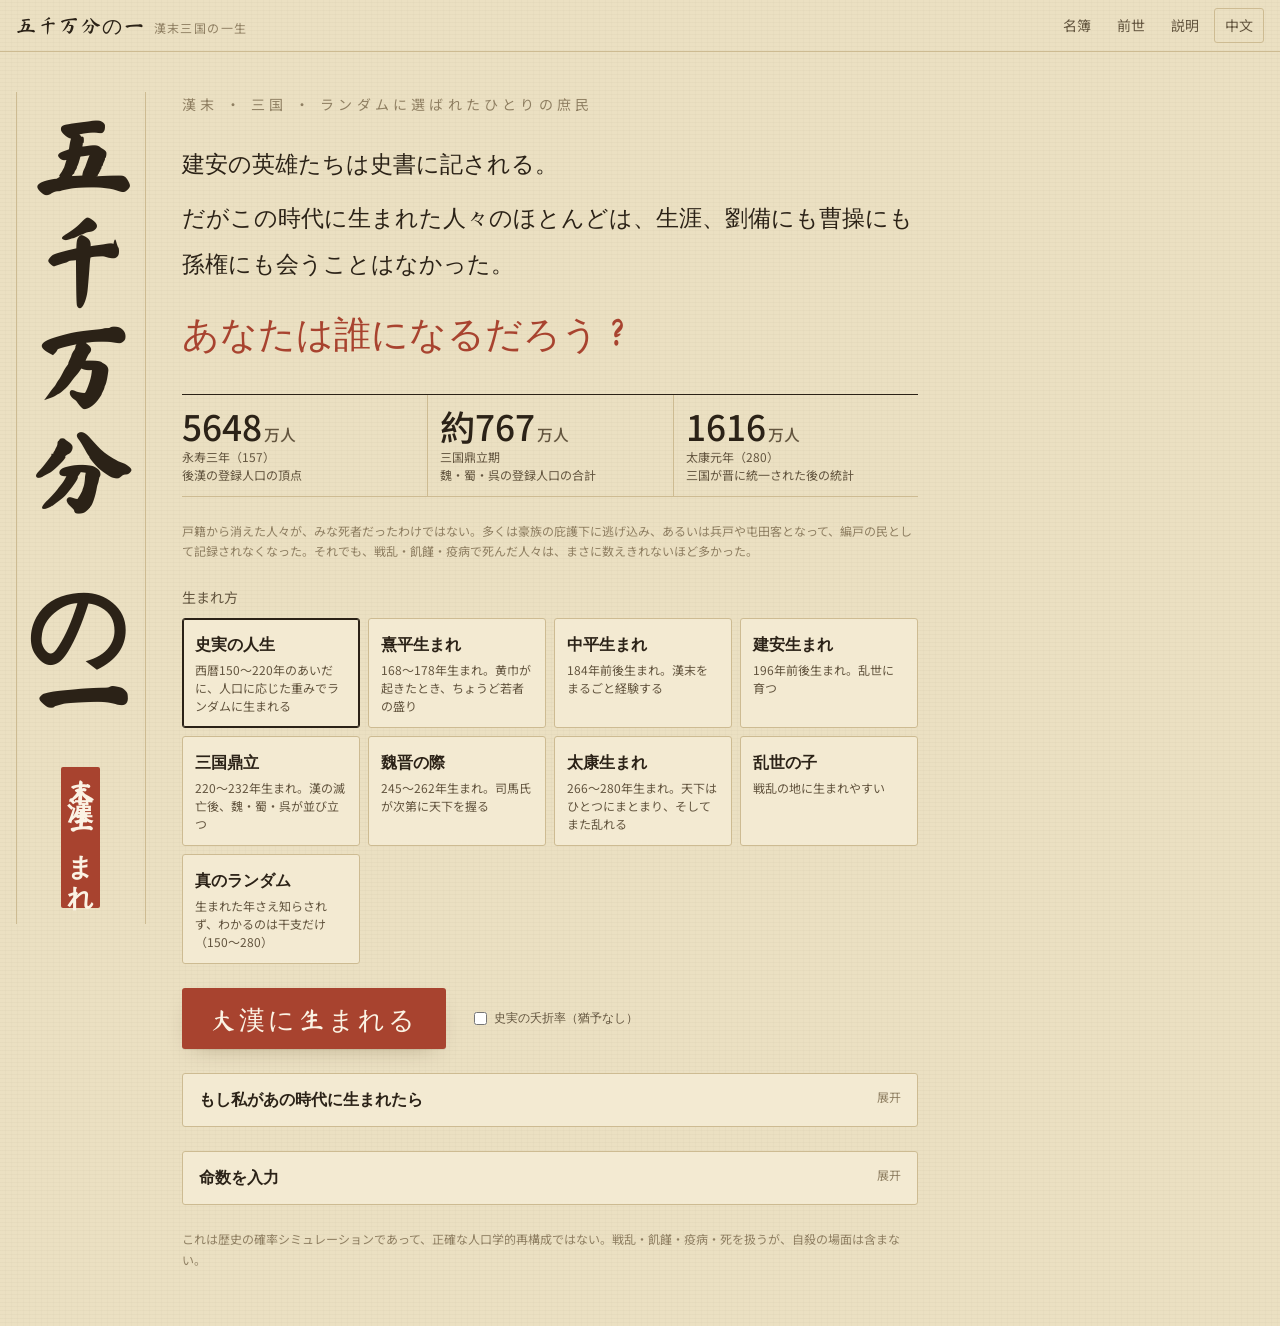
==== ja/index.html @ 8d1ce207 "Japanese version (ja/): full translation, Japanese kanji forms, cross-links; married variants of sam" ====
<!doctype html>
<html lang="ja">
<head>
<meta charset="utf-8">
<meta name="viewport" content="width=device-width, initial-scale=1, viewport-fit=cover">
<title>五千万分の一</title>
<meta name="claude:viewport-fit-sides" content="cover">
<meta name="description" content="五千万分の一：漢末三国時代のひとりの庶民としてランダムに生まれ、その一生を見届ける。">
<link rel="preconnect" href="https://fonts.googleapis.com">
<link rel="preconnect" href="https://fonts.gstatic.com" crossorigin>
<link rel="stylesheet" href="https://fonts.googleapis.com/css2?family=Ma+Shan+Zheng&family=Noto+Sans+SC:wght@400;500;700&family=Noto+Serif+SC:wght@400;600;700&display=swap">
<link rel="stylesheet" href="../css/style.css">
</head>
<body>
<!--BODY-->
<header class="topbar">
  <div class="wrap">
    <button class="brand" id="btn-home" type="button">五千万分の一<small>漢末三国の一生</small></button>
    <nav class="nav" aria-label="ページ">
      <button type="button" id="btn-codex">名簿</button>
      <button type="button" id="btn-lives">前世</button>
      <button type="button" id="btn-about">説明</button>
      <a class="lang" id="lang-link" href="../index.html" lang="zh-Hans" hreflang="zh-Hans">中文</a>
    </nav>
  </div>
</header>

<main>
  <!-- 開篇 -->
  <section class="screen" id="intro">
    <div class="wrap hero">
      <h1 class="scroll-title">五千万分の一<span class="seal">漢末生まれ</span></h1>
      <div class="hero-body">
        <p class="kicker">漢末 · 三国 · ランダムに選ばれたひとりの庶民</p>
        <div class="lede">
          <p>建安の英雄たちは史書に記される。</p>
          <p>だがこの時代に生まれた人々のほとんどは、生涯、劉備にも曹操にも孫権にも会うことはなかった。</p>
          <p class="q">あなたは誰になるだろう？</p>
        </div>

        <div class="census" aria-label="戸口の記録">
          <div><b class="num">5648<small>万人</small></b><span>永寿三年（157）<br>後漢の登録人口の頂点</span></div>
          <div><b class="num">約767<small>万人</small></b><span>三国鼎立期<br>魏・蜀・呉の登録人口の合計</span></div>
          <div><b class="num">1616<small>万人</small></b><span>太康元年（280）<br>三国が晋に統一された後の統計</span></div>
        </div>
        <p class="footnote">戸籍から消えた人々が、みな死者だったわけではない。多くは豪族の庇護下に逃げ込み、あるいは兵戸や屯田客となって、編戸の民として記録されなくなった。それでも、戦乱・飢饉・疫病で死んだ人々は、まさに数えきれないほど多かった。</p>

        <fieldset class="modes" id="modes">
          <legend>生まれ方</legend>
          <label class="mode"><input type="radio" name="mode" value="history" checked><b>史実の人生</b><span>西暦150～220年のあいだに、人口に応じた重みでランダムに生まれる</span></label>
          <label class="mode"><input type="radio" name="mode" value="xiping"><b>熹平生まれ</b><span>168～178年生まれ。黄巾が起きたとき、ちょうど若者の盛り</span></label>
          <label class="mode"><input type="radio" name="mode" value="zhongping"><b>中平生まれ</b><span>184年前後生まれ。漢末をまるごと経験する</span></label>
          <label class="mode"><input type="radio" name="mode" value="jianan"><b>建安生まれ</b><span>196年前後生まれ。乱世に育つ</span></label>
          <label class="mode"><input type="radio" name="mode" value="sanguo"><b>三国鼎立</b><span>220～232年生まれ。漢の滅亡後、魏・蜀・呉が並び立つ</span></label>
          <label class="mode"><input type="radio" name="mode" value="weijin"><b>魏晋の際</b><span>245～262年生まれ。司馬氏が次第に天下を握る</span></label>
          <label class="mode"><input type="radio" name="mode" value="taikang"><b>太康生まれ</b><span>266～280年生まれ。天下はひとつにまとまり、そしてまた乱れる</span></label>
          <label class="mode"><input type="radio" name="mode" value="chaos"><b>乱世の子</b><span>戦乱の地に生まれやすい</span></label>
          <label class="mode"><input type="radio" name="mode" value="blind"><b>真のランダム</b><span>生まれた年さえ知らされず、わかるのは干支だけ（150～280）</span></label>
        </fieldset>

        <div class="actions">
          <button class="btn-seal" id="btn-born" type="button">大漢に生まれる</button>
          <span class="ledger-strip" id="intro-ledger"></span>
          <label class="focus-chk" title="チェックしない場合、あなた本人は幼年期に少し運に恵まれる。同じ時刻に生まれた他の人々、家族、統計の数字は史実どおり"><input type="checkbox" id="harsh"> 史実の夭折率（猶予なし）</label>
        </div>

        <details class="panel" id="mirror">
          <summary>もし私があの時代に生まれたら</summary>
          <div class="inner">
            <p class="footnote">現代のあなたの生まれの条件を入力すると、「後漢における相当の生まれ」を作り出す。後漢では読み書きのできる人は一割に満たなかった。家庭の経済状況と学歴が高いほど士族や県吏の家に生まれやすくなるが、保証はない。</p>
            <form id="mirror-form" class="form-grid">
              <label class="field">性別
                <select id="m-sex"><option value="M">男</option><option value="F">女</option></select>
              </label>
              <label class="field">出生地域
                <select id="m-prov"></select>
              </label>
              <label class="field">家庭の経済状況
                <select id="m-tier"><option value="0">苦しい</option><option value="1" selected>普通</option><option value="2">まずまず</option><option value="3">裕福</option></select>
              </label>
              <label class="field">学歴
                <select id="m-edu"><option value="none">学校に通っていない</option><option value="basic">中学以下</option><option value="high">高校</option><option value="college" selected>大学</option><option value="grad">大学院</option></select>
              </label>
              <label class="field">生まれたい時代
                <select id="m-era"><option value="history" selected>史実どおり（150～220）</option><option value="xiping">熹平（168～178）</option><option value="zhongping">中平（182～186）</option><option value="jianan">建安（194～198）</option><option value="sanguo">三国鼎立（220～232）</option><option value="weijin">魏晋の際（245～262）</option><option value="taikang">太康（266～280）</option></select>
              </label>
              <label class="field">現在の職業
                <select id="m-job"><option value="" selected>未記入 / 学生</option><option value="army">軍人・警察・警備</option><option value="civil">公務員・公的機関</option><option value="edu">教師・研究者</option><option value="med">医療</option><option value="biz">商売・営業</option><option value="craft">エンジニア・技術・職人</option><option value="farm">農業・肉体労働</option><option value="art">芸術・デザイン</option></select>
              </label>
              <label class="field">気性
                <select id="m-temper"><option value="" selected>よくわからない</option><option value="out">外向的・にぎやか好き</option><option value="in">内向的・静か好き</option><option value="cau">慎重・事なかれ</option><option value="bold">大胆・冒険好き</option></select>
              </label>
              <label class="field">体
                <select id="m-body"><option value="12">丈夫で、めったに病気をしない</option><option value="0" selected>ふつう</option><option value="-12">病弱</option></select>
              </label>
            </form>
            <p class="footnote">職業と気性が変えるのは、天分と性情の傾向、そして生まれの重みだけだ。軍に入りたい人は、後漢では兵戸に生まれやすく、あるいは成人後に軍に身を投じる道を選びやすくなる。</p>
            <div class="actions"><button class="btn primary" id="btn-mirror" type="button">この条件で生まれる</button></div>
          </div>
        </details>

        <details class="panel" id="seed-panel">
          <summary>命数を入力</summary>
          <div class="inner">
            <p class="footnote">どの一生にも命数がある。同じ命数なら同じ生まれ。だが選択が違えば、人生も違ってくる。</p>
            <div class="actions">
              <label class="field" style="flex:1 1 12rem">命数<input type="text" id="seed-input" placeholder="例：H-1K3X9Q" autocomplete="off" spellcheck="false"></label>
              <button class="btn" id="btn-seed" type="button">この命数で生まれる</button>
            </div>
          </div>
        </details>

        <p class="footnote">これは歴史の確率シミュレーションであって、正確な人口学的再構成ではない。戦乱・飢饉・疫病・死を扱うが、自殺の場面は含まない。</p>
      </div>
    </div>
  </section>

  <!-- 降生 -->
  <section class="screen" id="birth" hidden>
    <div class="wrap birth">
      <div class="birth-head" id="birth-main"></div>
      <div class="birth-side">
        <div>
          <h2 class="sect-title">誕生時の<em>属性</em></h2>
          <div class="attrs" id="birth-attrs"></div>
        </div>
        <div>
          <h2 class="sect-title">同じ時刻に<em>ほかに三人が生まれた</em></h2>
          <div class="comps" id="birth-comps"></div>
        </div>
        <div class="actions">
          <button class="btn-seal" id="btn-start" type="button">この一生を始める</button>
          <div class="seg" role="radiogroup" aria-label="速度" id="speed-birth"></div>
        </div>
      </div>
    </div>
  </section>

  <!-- 人生 -->
  <section class="screen" id="life" hidden style="padding-top:0">
    <div class="hud">
      <div class="wrap">
        <div class="hud-row">
          <div class="hud-era"><b id="hud-era">—</b><span id="hud-sub"></span></div>
          <div class="hud-age"><span class="hud-name" id="hud-name"></span><b id="hud-age">0</b> 歳</div>
          <div class="hud-meta"><span id="hud-place"></span><span class="chip" id="hud-ctrl"><i></i><span></span></span><span class="num" id="hud-days"></span></div>
          <div class="controls">
            <button class="icon-btn" id="btn-play" type="button" aria-label="一時停止"><svg viewBox="0 0 14 14" aria-hidden="true"><rect x="2" y="1" width="3.5" height="12"/><rect x="8.5" y="1" width="3.5" height="12"/></svg></button>
            <div class="seg" role="radiogroup" aria-label="速度" id="speed-hud"></div>
            <button class="btn" id="btn-skip" type="button">結末まで飛ばす</button>
          </div>
        </div>
        <div class="focus-row" id="focus-row">
          <label class="focus-sel" for="focus-select">目下の重点</label>
          <select id="focus-select"></select>
          <label class="focus-chk"><input type="checkbox" id="focus-auto" checked> システムに任せる</label>
          <p class="focus-why" id="focus-why"></p>
          <div class="focus-actions">
            <button class="btn" id="btn-spend" type="button">計画と支出</button>
            <label class="focus-chk" title="オンにすると、毎年あなたの性情・目下の重点・暮らし向きに応じて、余財の一部を自動で使う：買い物、学問、交遊、不動産、仕官の根回し……"><input type="checkbox" id="auto-spend"> 自動支出</label>
            <label class="focus-chk" title="オンにすると、避難・縁談・借金などの大事もシステムが代わりに決める"><input type="checkbox" id="auto-choice"> 大事も運命に任せる</label>
          </div>
        </div>
        <div class="season" id="season" aria-hidden="true"><span>春</span><span>夏</span><span>秋</span><span>冬</span></div>
      </div>
    </div>
    <div class="wrap">
      <div class="ticker" id="ticker"><b>史書に見るこの年</b><p></p></div>
      <div class="tabs" role="tablist" id="tabs">
        <button type="button" role="tab" data-tab="chron" aria-selected="true">編年</button>
        <button type="button" role="tab" data-tab="reg" aria-selected="false">戸籍</button>
        <button type="button" role="tab" data-tab="side" aria-selected="false">地図</button>
        <button type="button" role="tab" data-tab="hanji" aria-selected="false">漢紀</button>
      </div>
      <div class="life-grid" id="life-grid" data-tab="chron">
        <aside class="pane reg" aria-label="戸籍">
          <div>
            <h2 class="sect-title">戸籍<em>数え年</em></h2>
            <div class="slips" id="slips"></div>
            <p class="slip-note">大男・大女：十五歳以上。使男・使女：七～十四歳。未使：七歳未満。走馬楼呉簡の戸籍の書式にならう。</p>
          </div>
          <div>
            <h2 class="sect-title">属性</h2>
            <div class="attrs" id="attrs"></div>
          </div>
          <dl class="status" id="status"></dl>
          <div>
            <h2 class="sect-title">この地の法令<em id="laws-ruler"></em></h2>
            <ul class="laws" id="laws"></ul>
          </div>
          <div>
            <h2 class="sect-title">家計<em id="eco-head"></em></h2>
            <dl class="status eco" id="eco"></dl>
            <details class="eco-more"><summary>詳細</summary><div id="eco-detail"></div></details>
          </div>
          <div>
            <h2 class="sect-title">親族</h2>
            <ul class="family" id="family"></ul>
          </div>
          <div>
            <h2 class="sect-title">旧友</h2>
            <ul class="family" id="friends"></ul>
          </div>
        </aside>
        <section class="pane chron-pane" aria-label="編年">
          <div class="chron-tools"><span>編年</span><button type="button" class="ghost" id="chron-order" title="編年の並び順を切り替える">最新を上に ⇅</button></div>
          <div class="chron" id="chron" aria-live="polite"></div>
        </section>
        <aside class="pane side" aria-label="地図">
          <div>
            <h2 class="sect-title">地図<em id="map-year"></em></h2>
            <div class="map-wrap" id="map-wrap"></div>
            <div class="legend" id="map-legend"></div>
            <p class="pop-note" id="pop-note"></p>
          </div>
          <div>
            <h2 class="sect-title">本郡の情勢<em id="reg-name"></em></h2>
            <dl class="status reg" id="reg"></dl>
            <p class="reg-note" id="reg-note"></p>
          </div>
          <div>
            <h2 class="sect-title">同じ時刻に生まれたほかの三人</h2>
            <div class="comps" id="comps"></div>
          </div>
        </aside>
      </div>
      <section class="hanji" id="hanji" aria-label="漢紀">
        <h2 class="sect-title">漢紀<em>一マス一年</em></h2>
        <div class="hanji-scroll" id="hanji-scroll"></div>
        <div class="legend" id="hanji-legend"></div>
        <p class="hj-tip" id="hanji-tip"></p>
      </section>
    </div>
  </section>

  <!-- 終章 -->
  <section class="screen" id="end" hidden>
    <div class="wrap">
      <div class="end-grid">
        <div class="end-main" style="display:flex;flex-direction:column;gap:var(--s-5);min-width:0">
          <div class="stele" id="stele"></div>
          <div class="achs" id="achs"></div>
          <div class="afterword" id="afterword"></div>
          <div>
            <h2 class="sect-title">一生の歩み</h2>
            <div class="tiles" id="end-tiles"></div>
          </div>
          <div id="end-echo-wrap" hidden>
            <h2 class="sect-title">人生の残響<em>若き日の選択が、長い年月を経て返ってくる</em></h2>
            <ul class="echoes" id="end-echo"></ul>
          </div>
          <div>
            <h2 class="sect-title">家族<em id="family-sum"></em></h2>
            <div class="lineage" id="lineage"></div>
            <div class="end-family" id="end-family"></div>
          </div>
          <div>
            <h2 class="sect-title">旧友<em id="friends-sum"></em></h2>
            <div class="end-family" id="end-friends"></div>
          </div>
          <div>
            <h2 class="sect-title">あなたと同じ時刻に生まれた人々</h2>
            <div class="comps" id="end-comps"></div>
          </div>
        </div>
        <div class="end-side">
          <p class="verdict" id="verdict"></p>
          <div>
            <h2 class="sect-title">生存曲線<em>各年齢でまだ生きている割合</em></h2>
            <div class="key"><span><i class="han"></i>漢末生まれ（本シミュレーション）</span><span><i class="mod"></i>現代中国（参考値）</span></div>
            <div class="chart-box" id="surv"></div>
            <details><summary class="footnote">データを見る</summary><div id="surv-table"></div></details>
          </div>
          <div>
            <h2 class="sect-title">同時代の人々は何で死んだか</h2>
            <div class="causes" id="causes"></div>
          </div>
        </div>
      </div>
      <section class="hanji" id="end-hanji-wrap">
        <h2 class="sect-title">漢紀<em>一マス一年</em></h2>
        <div class="hanji-scroll" id="end-hanji"></div>
        <div class="legend" id="end-hanji-legend"></div>
        <p class="hj-tip" id="end-hanji-tip"></p>
      </section>
      <div class="end-actions">
        <button class="btn-seal" id="btn-again" type="button">ふたたび輪廻へ</button>
        <button class="btn primary" id="btn-heir" type="button" hidden>子孫として続ける</button>
        <button class="btn" id="btn-copy" type="button">墓誌をコピー</button>
        <button class="btn" id="btn-back" type="button">最初に戻る</button>
        <span class="seed-code" id="seed-code"></span>
      </div>
      <details class="panel full-chron" id="full-chron">
        <summary>編年の全文</summary>
        <div class="inner"><div class="chron" id="end-chron"></div></div>
      </details>
    </div>
  </section>
</main>

<dialog id="dlg-codex" aria-labelledby="codex-h">
  <div class="dlg-head"><h2 id="codex-h">名簿</h2><button class="ghost" type="button" data-close>閉じる</button></div>
  <div class="dlg-body"><p class="footnote" id="codex-sum"></p><div class="codex" id="codex"></div></div>
</dialog>
<dialog id="dlg-lives" aria-labelledby="lives-h">
  <div class="dlg-head"><h2 id="lives-h">前世</h2><button class="ghost" type="button" data-close>閉じる</button></div>
  <div class="dlg-body"><p class="footnote" id="lives-sum"></p><ul class="lives" id="lives"></ul></div>
</dialog>
<dialog id="dlg-spend" aria-labelledby="spend-h">
  <div class="dlg-head"><h2 id="spend-h">計画と支出</h2><button class="ghost" type="button" data-close>閉じる</button></div>
  <div class="dlg-body"><p class="spend-room" id="spend-room"></p><div id="spend-list"></div><p class="footnote">食糧・衣服・税といった必要な出費は毎年自動で精算される。ここで使えるのは残った余財だけだ。金額は「銭」で表す：銭貨・布帛・穀物を銭に換算した合計。</p></div>
</dialog>
<dialog id="dlg-about" aria-labelledby="about-h">
  <div class="dlg-head"><h2 id="about-h">説明</h2><button class="ghost" type="button" data-close>閉じる</button></div>
  <div class="dlg-body">
    <p>あなたは後漢末から西晋末までのあいだに、ひとりの庶民としてランダムに生まれる。シミュレーションは西暦 350 年までを描く。出生地は『続漢書』郡国志に載る各郡の人口で重みづけして抽選し、戦乱・逃亡・移住に応じて毎年補正する。身分階層、暮らし向き、親族、寿命はすべて確率で生成される。</p>
    <p>歴史上の出来事は筋書きではなく「天気」だ。年と地域に応じて、戦乱・飢饉・疫病・移住・徴兵の危険を変える。遠方の大事は、一、二年たってから噂としてあなたの耳に届くことが多い。</p>
    <p>ときどき選択を迫られる。逃げるか留まるか、応募するか帰郷するか、承諾するかもう少し待つか。選択は確率を変えるが、結果を決めはしない。歴史上の人物も登場するが、その確率は低い。生まれが高い人、官に就いた人、読み書きができる人、名声のある人ほど出会いやすく、士人にしか会えない人物もいる。</p>
    <p>五つの属性：体魄（病気・飢饉・戦争での生存）、家業（土地・食糧・危機への備え）、才学（読み書き・仕官）、人望（宗族・郷里・婚姻）、名声（中年以降にはじめて現れうる）。ほかに目に見えない性情と天分がある。幼い頃の一、二の瞬間がひそかにそれらを形づくり、天分はのちの行いによってはじめて表に出る。</p>
    <p>「目下の重点」は、この人がこの時期どこに心力を注いでいるかを表す。既定では、年齢・性情・暮らし向き・身分・目の前の困難・これまでの習慣からシステムが判断する。向きを少し変えることはできるが、人はあなたの言うことを全部聞くとは限らない。</p>
    <p>家計は毎年自動で精算される。田の収穫、糸紡ぎと機織り、僱われ仕事、俸禄から、食糧・衣服・塩と鉄・税（漢の算賦・口銭・更賦、曹魏の戸調、西晋の戸調式）を差し引いた残りが「余剰」だ。収入が足りなければ蓄えを取り崩し、蓄えが尽きれば借金をする。借金が重くのしかかったとき、はじめて本当に大きな決断を迫られる。家産、家の余財、あなた自身の私財は別々で——戸主になってはじめて家の金を動かせる。</p>
    <p>生まれが、人がどこまで行けるかを決める。名門大族の子弟には門第と縁組と門生故吏があるが、董卓、袁曹、高平陵のような岐路では、どちらにつくかを迫られる。寒門の天分は、せいぜい書佐の職ひとつ、匠籍ひとつにしかならないことが多い。女子は仕官も従軍もできず、たいていは学問もさせてもらえず、婚家、「七出」、そして寡婦となった後の田産に向き合わねばならない。南方は稲が多く、瘴癘が多く、巫鬼を信じる。北方は粟と麦が多く、戦乱が多く、胡騎が近い。</p>
    <p>漢末には、子ども三、四人に一人が五歳まで生きられなかった。一生を見届けられるよう、既定ではあなた本人の幼年期に少し「猶予」を設けてある。兄弟姉妹、子ども、同じ時刻に生まれた他の人々、結末の統計は史実どおりだ。本来の過酷さを味わいたければ、最初の画面で「史実の夭折率」にチェックを入れればよい。</p>
    <p><b>これは歴史の確率シミュレーションであって、正確な人口学的再構成ではない。</b>三国時代には完全な人口統計がなく、多くの数値は史料にもとづく推定である。</p>
    <ul class="sources">
      <li>『後漢書』『続漢書』郡国志（永和五年の郡国戸口）</li>
      <li>『三国志』および裴松之注</li>
      <li>『晋書』（地理志・食貨志・宣帝紀など）</li>
      <li>長沙走馬楼三国呉簡（戸籍簡の書式）</li>
      <li>葛剣雄『中国人口史』などの現代の研究（人口推計の桁）</li>
    </ul>
    <p class="footnote">記録（前世と名簿）はあなたのブラウザの中にだけ保存される。</p>
  </div>
</dialog>
<!--/BODY-->
<script src="js/data.js"></script>
<script src="js/history.js"></script>
<script src="js/choices.js"></script>
<script src="js/hardship.js"></script>
<script src="js/laws.js"></script>
<script src="js/region.js"></script>
<script src="js/engine.js"></script>
<script src="js/ui.js"></script>
</body>
</html>
---- css/style.css ----
/* 五千万分之一
 * 版式：开篇为竖排卷轴标题；人生页为"户籍简 | 编年 | 舆图"三栏，下接"汉纪·一格一年"；窄屏改为分页签。
 */
:root {
  /* 帛书昏黄（浅色） */
  --silk: #ebe0c2;
  --silk-2: #f3ead2;
  --silk-3: #e2d5b2;
  --ink: #2b2217;
  --ink-2: #63553f;
  --ink-3: #8f7f62;
  --rule: #cdbb92;
  --cinnabar: #a8432f;
  --cinnabar-ink: #fbf3e4;
  --azurite: #2b62a8;
  --bamboo: #d8c189;
  --bamboo-edge: #b39857;
  --bamboo-ink: #2a2014;
  --f-han: #c08a1e;
  --f-wei: #2b62a8;
  --f-shu: #1f8a6a;
  --f-wu: #c4502a;
  --f-jin: #7a52b0;
  --f-other: #8c7a5c;
  --c-normal: #cfbd90;
  --c-hard: #7d6c50;
  --shadow: 0 1px 0 rgba(60, 40, 10, .08), 0 8px 24px -12px rgba(60, 40, 10, .35);

  --font-display: "Ma Shan Zheng", "STKaiti", "KaiTi", "Kaiti SC", serif;
  --font-body: "Noto Serif SC", "Songti SC", "STSong", "SimSun", serif;
  --font-ui: "Noto Sans SC", "PingFang SC", "Microsoft YaHei", sans-serif;

  --s-1: 4px; --s-2: 8px; --s-3: 12px; --s-4: 16px; --s-5: 24px; --s-6: 36px; --s-7: 56px;
  --t-xs: .75rem; --t-sm: .875rem; --t-md: 1rem; --t-lg: 1.25rem; --t-xl: 1.75rem; --t-2xl: 2.5rem; --t-3xl: 4rem;
}
@media (prefers-color-scheme: dark) {
  :root:not([data-theme="light"]) {
    --silk: #16120d; --silk-2: #201a13; --silk-3: #2a2219; --ink: #ece2c8; --ink-2: #b3a486; --ink-3: #847659; --rule: #3d3226;
    --cinnabar: #d0664a; --cinnabar-ink: #1a0f0a; --azurite: #5a88cc; --bamboo: #bea873; --bamboo-edge: #8a7243; --bamboo-ink: #22190e;
    --f-han: #b88a2c; --f-wei: #4c7cc2; --f-shu: #2c9272; --f-wu: #c95a38; --f-jin: #8a6bc4; --f-other: #7d705c;
    --c-normal: #4a3e2d; --c-hard: #9c8a68; --shadow: 0 1px 0 rgba(0, 0, 0, .3), 0 10px 30px -14px rgba(0, 0, 0, .8);
    color-scheme: dark;
  }
}
:root[data-theme="dark"] {
  --silk: #16120d; --silk-2: #201a13; --silk-3: #2a2219; --ink: #ece2c8; --ink-2: #b3a486; --ink-3: #847659; --rule: #3d3226;
  --cinnabar: #d0664a; --cinnabar-ink: #1a0f0a; --azurite: #5a88cc; --bamboo: #bea873; --bamboo-edge: #8a7243; --bamboo-ink: #22190e;
  --f-han: #b88a2c; --f-wei: #4c7cc2; --f-shu: #2c9272; --f-wu: #c95a38; --f-jin: #8a6bc4; --f-other: #7d705c;
  --c-normal: #4a3e2d; --c-hard: #9c8a68; --shadow: 0 1px 0 rgba(0, 0, 0, .3), 0 10px 30px -14px rgba(0, 0, 0, .8);
  color-scheme: dark;
}

* { box-sizing: border-box; }
html, body { min-height: 100%; }
body {
  margin: 0;
  background: var(--silk);
  color: var(--ink);
  font-family: var(--font-body);
  font-size: var(--t-md);
  line-height: 1.75;
  -webkit-font-smoothing: antialiased;
  background-image:
    repeating-linear-gradient(0deg, transparent 0 3px, color-mix(in srgb, var(--ink) 2.5%, transparent) 3px 4px),
    repeating-linear-gradient(90deg, transparent 0 5px, color-mix(in srgb, var(--ink) 1.8%, transparent) 5px 6px);
}
button, input, select { font: inherit; color: inherit; }
button { cursor: pointer; }
:focus-visible { outline: 2px solid var(--azurite); outline-offset: 2px; }
h1, h2, h3 { text-wrap: balance; font-weight: 700; margin: 0; }
p { margin: 0; }
.num { font-variant-numeric: tabular-nums; font-family: var(--font-ui); }

.wrap {
  max-width: 1480px; margin: 0 auto;
  padding-left: max(16px, env(safe-area-inset-left, 0px));
  padding-right: max(16px, env(safe-area-inset-right, 0px));
}

/* ---------- 顶栏 ---------- */
.topbar { border-bottom: 1px solid var(--rule); }
.topbar .wrap { display: flex; align-items: center; justify-content: space-between; gap: var(--s-3); padding-block: var(--s-2); flex-wrap: wrap; }
.brand { font-family: var(--font-display); font-size: var(--t-lg); letter-spacing: .08em; background: none; border: 0; padding: 0; }
.brand small { font-family: var(--font-ui); font-size: var(--t-xs); color: var(--ink-3); letter-spacing: .12em; margin-left: var(--s-2); }
.nav { display: flex; gap: var(--s-1); flex-wrap: wrap; }
.nav button, .ghost {
  font-family: var(--font-ui); font-size: var(--t-sm); background: none; border: 1px solid transparent; border-radius: 3px; padding: 4px 10px; color: var(--ink-2);
}
.nav button:hover, .ghost:hover { border-color: var(--rule); color: var(--ink); }
.nav a.lang { font-family: var(--font-ui); font-size: var(--t-sm); padding: 4px 10px; border: 1px solid var(--rule); border-radius: 3px; color: var(--ink-2); text-decoration: none; }
.nav a.lang:hover { color: var(--ink); border-color: var(--ink-3, var(--rule)); }

.screen { padding-block: var(--s-5) var(--s-7); }

/* ---------- 开篇 ---------- */
.hero { display: grid; grid-template-columns: auto minmax(0, 1fr); gap: var(--s-6); align-items: start; padding-top: var(--s-4); }
.scroll-title {
  writing-mode: vertical-rl; font-family: var(--font-display); font-size: clamp(3rem, 9vw, 6.2rem); line-height: 1.05; letter-spacing: .06em;
  padding: var(--s-4) var(--s-3); border-left: 1px solid var(--rule); border-right: 1px solid var(--rule); color: var(--ink); margin: 0;
}
.scroll-title .seal { display: inline-block; writing-mode: vertical-rl; font-size: .26em; line-height: 1.2; background: var(--cinnabar); color: var(--cinnabar-ink); padding: .35em .15em; margin-top: .6em; border-radius: 2px; letter-spacing: .1em; }
.hero-body { display: flex; flex-direction: column; gap: var(--s-5); min-width: 0; max-width: 46rem; }
.kicker { font-family: var(--font-ui); font-size: var(--t-sm); letter-spacing: .3em; color: var(--ink-3); }
.lede { font-size: clamp(1.15rem, 2.4vw, 1.45rem); line-height: 2; }
.lede p + p { margin-top: var(--s-2); }
.lede .q { font-family: var(--font-display); font-size: 1.6em; color: var(--cinnabar); }

.census { display: grid; grid-template-columns: repeat(3, minmax(0, 1fr)); gap: 0; border-top: 1px solid var(--ink); border-bottom: 1px solid var(--rule); }
.census div { padding: var(--s-3) var(--s-3) var(--s-3) 0; display: flex; flex-direction: column; gap: 2px; }
.census div + div { padding-left: var(--s-3); border-left: 1px solid var(--rule); }
.census b { font-family: var(--font-ui); font-size: clamp(1.5rem, 3.6vw, 2.2rem); font-weight: 500; font-variant-numeric: tabular-nums; line-height: 1.1; }
.census b small { font-size: .45em; margin-left: 2px; color: var(--ink-2); }
.census span { font-size: var(--t-xs); color: var(--ink-2); font-family: var(--font-ui); line-height: 1.5; }
.footnote { font-size: var(--t-xs); color: var(--ink-3); font-family: var(--font-ui); line-height: 1.7; }

.modes { display: grid; grid-template-columns: repeat(auto-fit, minmax(9.5rem, 1fr)); gap: var(--s-2); border: 0; padding: 0; margin: 0; }
.modes legend { font-family: var(--font-ui); font-size: var(--t-sm); color: var(--ink-2); margin-bottom: var(--s-2); padding: 0; }
.mode { position: relative; display: flex; flex-direction: column; gap: 2px; padding: var(--s-3); border: 1px solid var(--rule); border-radius: 3px; background: var(--silk-2); cursor: pointer; min-width: 0; }
.mode input { position: absolute; opacity: 0; pointer-events: none; }
.mode b { font-size: var(--t-md); }
.mode span { font-size: var(--t-xs); color: var(--ink-2); font-family: var(--font-ui); line-height: 1.5; }
.mode:has(input:checked) { border-color: var(--ink); box-shadow: inset 0 0 0 1px var(--ink); }
.mode:has(input:focus-visible) { outline: 2px solid var(--azurite); outline-offset: 2px; }

.actions { display: flex; flex-wrap: wrap; gap: var(--s-3); align-items: center; }
.btn-seal {
  font-family: var(--font-display); font-size: 1.6rem; letter-spacing: .12em; padding: .35em 1.1em .3em; border: 0; border-radius: 3px;
  background: var(--cinnabar); color: var(--cinnabar-ink); box-shadow: var(--shadow); transition: transform .15s ease;
}
.btn-seal:hover { transform: translateY(-1px); }
.btn-seal:active { transform: translateY(1px); }
.btn { font-family: var(--font-ui); font-size: var(--t-sm); padding: 6px 14px; border: 1px solid var(--ink-2); border-radius: 3px; background: var(--silk-2); }
.btn:hover { background: var(--silk-3); }
.btn.primary { background: var(--ink); color: var(--silk); border-color: var(--ink); }

details.panel { border: 1px solid var(--rule); border-radius: 3px; background: var(--silk-2); }
details.panel > summary { cursor: pointer; padding: var(--s-3) var(--s-4); font-weight: 600; list-style: none; display: flex; justify-content: space-between; gap: var(--s-3); }
details.panel > summary::-webkit-details-marker { display: none; }
details.panel > summary::after { content: "展开"; font-family: var(--font-ui); font-size: var(--t-xs); color: var(--ink-3); font-weight: 400; }
details.panel[open] > summary::after { content: "收起"; }
details.panel > .inner { padding: 0 var(--s-4) var(--s-4); display: flex; flex-direction: column; gap: var(--s-3); }
.form-grid { display: grid; grid-template-columns: repeat(auto-fit, minmax(11rem, 1fr)); gap: var(--s-3); }
.field { display: flex; flex-direction: column; gap: 4px; font-family: var(--font-ui); font-size: var(--t-sm); color: var(--ink-2); min-width: 0; }
.field select, .field input[type="text"] { padding: 6px 8px; border: 1px solid var(--rule); border-radius: 3px; background: var(--silk); color: var(--ink); min-width: 0; }
.seg { display: inline-flex; border: 1px solid var(--rule); border-radius: 3px; overflow: hidden; }
.seg label, .seg button { padding: 4px 12px; font-family: var(--font-ui); font-size: var(--t-sm); cursor: pointer; background: none; border: 0; color: var(--ink-2); }
.seg label + label, .seg button + button { border-left: 1px solid var(--rule); }
.seg input { position: absolute; opacity: 0; pointer-events: none; }
.seg label:has(input:checked), .seg button[aria-pressed="true"] { background: var(--ink); color: var(--silk); }
.seg label:has(input:focus-visible) { outline: 2px solid var(--azurite); }

.ledger-strip { display: flex; flex-wrap: wrap; gap: var(--s-2) var(--s-4); font-family: var(--font-ui); font-size: var(--t-sm); color: var(--ink-2); }
.ledger-strip b { color: var(--ink); font-weight: 500; }

/* ---------- 降生卡 ---------- */
.birth { display: grid; grid-template-columns: minmax(0, 1.3fr) minmax(0, 1fr); gap: var(--s-6); align-items: start; }
.birth-head { display: flex; flex-direction: column; gap: var(--s-2); }
.era-big { font-family: var(--font-display); font-size: clamp(2.2rem, 6vw, 3.6rem); line-height: 1.1; }
.era-big small { font-family: var(--font-ui); font-size: .38em; color: var(--ink-2); margin-left: .4em; letter-spacing: .05em; }
.born-line { font-size: var(--t-xl); }
.facts { display: grid; grid-template-columns: auto minmax(0, 1fr); gap: 6px var(--s-4); margin: var(--s-4) 0 0; border-top: 1px solid var(--ink); padding-top: var(--s-3); }
.facts dt { font-family: var(--font-ui); font-size: var(--t-sm); color: var(--ink-2); letter-spacing: .1em; }
.facts dd { margin: 0; min-width: 0; }
.countdown { margin-top: var(--s-4); font-size: var(--t-lg); border-left: 3px solid var(--cinnabar); padding-left: var(--s-3); }
.mirror-note { font-size: var(--t-sm); color: var(--ink-2); background: var(--silk-2); border: 1px dashed var(--rule); padding: var(--s-3); border-radius: 3px; }
.fam-note { font-size: var(--t-sm); color: var(--ink-2); line-height: 1.75; margin: var(--s-3) 0; padding-left: var(--s-3); border-left: 2px solid var(--rule); }
.fam-note span { display: block; margin-top: 2px; color: var(--ink-3, var(--ink-2)); }
.birth-side { display: flex; flex-direction: column; gap: var(--s-4); min-width: 0; }
.sect-title { font-family: var(--font-ui); font-size: var(--t-xs); letter-spacing: .3em; color: var(--ink-3); border-bottom: 1px solid var(--rule); padding-bottom: 4px; display: flex; justify-content: space-between; gap: var(--s-2); }
.sect-title em { font-style: normal; letter-spacing: 0; }

/* 属性 */
.attrs { display: flex; flex-direction: column; gap: 6px; }
.attr { display: grid; grid-template-columns: 2.6em minmax(0, 1fr) 2.2em; gap: var(--s-2); align-items: center; font-family: var(--font-ui); font-size: var(--t-sm); }
.attr span:first-child { color: var(--ink-2); }
.bar { height: 6px; background: var(--silk-3); border-radius: 3px; overflow: hidden; position: relative; }
.bar i { position: absolute; inset: 0 auto 0 0; background: var(--ink-2); border-radius: 3px; transition: width .6s ease; }
.attr .v { text-align: right; font-variant-numeric: tabular-nums; }
.attr-note { font-family: var(--font-ui); font-size: var(--t-xs); color: var(--ink-3); }

/* ---------- 人生页 ---------- */
.hud {
  position: sticky; top: env(safe-area-inset-top, 0px); z-index: 5; background: var(--silk);
  border-bottom: 1px solid var(--ink); padding-block: var(--s-2);
}
.hud-row { display: flex; flex-wrap: wrap; align-items: center; gap: var(--s-2) var(--s-5); }
.hud-era { display: flex; align-items: baseline; gap: var(--s-2); min-width: 0; }
.hud-era b { font-family: var(--font-display); font-size: clamp(1.6rem, 4vw, 2.3rem); line-height: 1; font-weight: 400; }
.hud-era span { font-family: var(--font-ui); font-size: var(--t-sm); color: var(--ink-2); }
.hud-age { font-family: var(--font-ui); }
.hud-age b { font-size: var(--t-xl); font-weight: 500; font-variant-numeric: tabular-nums; }
.hud-meta { display: flex; flex-wrap: wrap; gap: var(--s-1) var(--s-3); font-family: var(--font-ui); font-size: var(--t-sm); color: var(--ink-2); align-items: center; }
.chip { display: inline-flex; align-items: center; gap: 6px; padding: 1px 8px 1px 6px; border: 1px solid var(--rule); border-radius: 999px; font-family: var(--font-ui); font-size: var(--t-xs); color: var(--ink); background: var(--silk-2); white-space: nowrap; }
.chip i { width: 8px; height: 8px; border-radius: 2px; background: var(--f-other); }
.g-han { --g: var(--f-han); } .g-wei { --g: var(--f-wei); } .g-shu { --g: var(--f-shu); } .g-wu { --g: var(--f-wu); } .g-jin { --g: var(--f-jin); } .g-other { --g: var(--f-other); }
.chip[class*="g-"] i { background: var(--g); }
.controls { margin-left: auto; display: flex; gap: var(--s-2); align-items: center; flex-wrap: wrap; }
.icon-btn { width: 34px; height: 30px; display: inline-grid; place-items: center; border: 1px solid var(--ink-2); border-radius: 3px; background: var(--silk-2); }
.icon-btn svg { width: 14px; height: 14px; fill: var(--ink); }
.season { display: grid; grid-template-columns: repeat(4, 1fr); gap: 3px; margin-top: var(--s-2); }
.season span { position: relative; height: 18px; font-family: var(--font-ui); font-size: 11px; color: var(--ink-3); border-top: 2px solid var(--rule); padding-top: 1px; }
.season span::before { content: ""; position: absolute; left: 0; top: -2px; height: 2px; width: var(--p, 0%); background: var(--ink); }
.season span.on { color: var(--ink); }
.ticker { display: flex; gap: var(--s-3); padding-block: var(--s-2); border-bottom: 1px solid var(--rule); font-size: var(--t-sm); color: var(--ink-2); min-height: 2.6em; align-items: baseline; }
.ticker b { font-family: var(--font-ui); font-size: var(--t-xs); letter-spacing: .2em; color: var(--ink-3); white-space: nowrap; font-weight: 500; }
.ticker p { min-width: 0; }

.tabs { display: none; }
.life-grid { display: grid; grid-template-columns: 15.5rem minmax(0, 1fr) 19.5rem; gap: var(--s-5); padding-top: var(--s-4); align-items: start; }
.pane { min-width: 0; display: flex; flex-direction: column; gap: var(--s-5); }
.pane.reg > div, .pane.side > div { min-width: 0; }
.slips.tribal::before, .slips.tribal::after { display: none; }
.pane.side, .pane.reg { position: sticky; top: calc(env(safe-area-inset-top, 0px) + 12rem); max-height: calc(100vh - 13rem); overflow: auto; scrollbar-width: thin; padding-bottom: var(--s-3); }

/* 户籍简 */
.slips { display: flex; flex-direction: row-reverse; gap: 5px; overflow-x: auto; padding: 10px 2px 12px; position: relative; justify-content: flex-start; }
.slips::before, .slips::after { content: ""; position: absolute; left: 0; right: 0; height: 2px; background: color-mix(in srgb, var(--bamboo-edge) 70%, var(--ink)); opacity: .55; }
.slips::before { top: 34px; } .slips::after { bottom: 40px; }
.slip {
  writing-mode: vertical-rl; flex: 0 0 auto; width: 30px; min-height: 13.5rem; padding: 10px 0; text-align: start;
  background: linear-gradient(90deg, var(--bamboo-edge), var(--bamboo) 18%, var(--bamboo) 82%, var(--bamboo-edge));
  color: var(--bamboo-ink); font-family: var(--font-body); font-size: 13px; line-height: 30px; letter-spacing: .08em; border-radius: 2px; position: relative;
}
.slip.me::after { content: ""; position: absolute; left: 50%; bottom: 6px; width: 7px; height: 7px; margin-left: -3.5px; background: var(--cinnabar); border-radius: 1px; }
.slip-note { font-family: var(--font-ui); font-size: var(--t-xs); color: var(--ink-3); line-height: 1.6; }
.tribal-note { padding: var(--s-3); border: 1px dashed var(--rule); font-size: var(--t-sm); color: var(--ink-2); border-radius: 3px; }

.status { display: grid; grid-template-columns: auto minmax(0, 1fr); gap: 2px var(--s-3); font-family: var(--font-ui); font-size: var(--t-sm); }
.status dt { color: var(--ink-3); }
.status dd { margin: 0; }
.family { list-style: none; margin: 0; padding: 0; display: flex; flex-direction: column; font-family: var(--font-ui); font-size: var(--t-sm); }
.family li { display: grid; grid-template-columns: 3.2em minmax(0, 1fr) auto; gap: var(--s-2); padding: 4px 0; border-bottom: 1px dotted var(--rule); }
.family li .r { color: var(--ink-3); }
.family li.dead { color: var(--ink-3); }
.family li.dead .n { text-decoration: line-through; text-decoration-color: var(--cinnabar); }
.family li .s { font-size: var(--t-xs); color: var(--ink-3); text-align: right; white-space: nowrap; }
.family li.dead .s { color: var(--cinnabar); }

/* 编年 */
.chron-pane { background: var(--silk-2); border: 1px solid var(--rule); border-radius: 4px; padding: var(--s-4) var(--s-5) var(--s-5); box-shadow: var(--shadow); }
.chron { display: flex; flex-direction: column; gap: 0; min-width: 0; }
/* 编年自成一个滚动区：新事在下、自动跟随，往上翻可回看 */
#life .chron-pane .chron { max-height: calc(100vh - 230px); min-height: 260px; overflow-y: auto; overscroll-behavior: contain; padding-right: var(--s-2); scroll-behavior: auto; }
.chron-tools { display: flex; justify-content: space-between; align-items: center; margin-bottom: var(--s-3); padding-bottom: var(--s-2); border-bottom: 1px solid var(--rule); font-size: .85rem; color: var(--ink-3, #6b5b45); letter-spacing: .2em; }
.chron-tools button { font-size: .8rem; letter-spacing: .05em; padding: 2px 8px; }
.chron > * + * { border-top: 1px dashed var(--rule); padding-top: var(--s-4); margin-top: var(--s-4); }
.yr { display: grid; grid-template-columns: 6.8rem minmax(0, 1fr); gap: var(--s-5); animation: rise .5s ease both; }
.yr-head { text-align: right; padding-top: 2px; border-right: 1px solid var(--rule); padding-right: var(--s-3); }
.yr-head b { display: block; font-family: var(--font-display); font-size: 1.28rem; line-height: 1.3; font-weight: 400; white-space: nowrap; }
.yr-head span { display: block; font-family: var(--font-ui); font-size: var(--t-xs); color: var(--ink-3); line-height: 1.6; }
.yr ol { list-style: none; margin: 0; padding: 0; display: flex; flex-direction: column; gap: 8px; min-width: 0; }
.e { position: relative; font-size: 1.05rem; line-height: 1.85; animation: ink .7s ease both; }
.e .tag { display: inline-block; font-family: var(--font-ui); font-size: 10px; line-height: 1; padding: 3px 4px; margin-right: 6px; border: 1px solid currentColor; border-radius: 2px; vertical-align: 2px; letter-spacing: .1em; }
.e-hist { color: var(--ink); }
.e-hist .tag { color: var(--ink-2); }
.e-far, .e-far2 { color: var(--ink-3); font-size: .95em; }
.e-far { padding-left: var(--s-3); border-left: 2px solid var(--rule); }
.e-far2 { padding-left: var(--s-3); border-left: 2px solid var(--rule); margin-top: -6px; }
.e-rumor { color: var(--ink-2); }
.e-rumor .tag { color: var(--ink-3); }
.e-note { color: var(--ink-3); font-size: var(--t-sm); font-family: var(--font-ui); }
.e-good::before, .e-bad::before, .e-fam::before, .e-move::before, .e-war::before { content: ""; position: absolute; left: -12px; top: .78em; width: 5px; height: 5px; border-radius: 50%; background: var(--rule); }
.e-war::before { background: var(--ink-2); border-radius: 0; }
.e-fam { }
.e-move .tag { color: var(--azurite); }
.e-meet { padding: var(--s-2) var(--s-3); border: 1px solid var(--f-han); background: color-mix(in srgb, var(--f-han) 10%, transparent); border-radius: 3px; }
.e-meet .tag { color: var(--f-han); }
.reg .meter { display: inline-block; width: 64px; height: 6px; background: var(--silk-3); border-radius: 3px; vertical-align: middle; overflow: hidden; }
.reg .meter i { display: block; height: 100%; background: var(--ink-2); }
.reg .up { color: var(--cinnabar); }
.reg .down { color: var(--f-shu); }
.reg-note { font-size: var(--t-sm); color: var(--ink-2); margin: var(--s-2) 0 0; line-height: 1.7; }
.reg-note:empty { display: none; }
.choice-card .info { font-family: var(--font-ui); font-size: var(--t-sm); color: var(--ink-2); background: var(--silk-2); border-left: 2px solid var(--azurite); padding: var(--s-2) var(--s-3); margin: var(--s-2) 0; line-height: 1.7; }
.tiles { display: grid; grid-template-columns: repeat(auto-fill, minmax(10rem, 1fr)); gap: var(--s-2); }
.tile { display: flex; flex-direction: column; gap: 2px; padding: var(--s-3); border: 1px solid var(--rule); border-radius: 3px; background: var(--silk-2); min-width: 0; }
.tile .tl { font-family: var(--font-ui); font-size: var(--t-xs); color: var(--ink-3); letter-spacing: .05em; }
.tile .tv { font-family: var(--font-ui); font-weight: 600; font-size: var(--t-lg); color: var(--ink); line-height: 1.3; }
.tile .ts { font-family: var(--font-ui); font-size: var(--t-xs); color: var(--ink-2); line-height: 1.5; overflow-wrap: anywhere; }
.echoes { list-style: none; margin: 0; padding: 0; display: flex; flex-direction: column; gap: var(--s-3); }
.echoes li { padding-left: var(--s-3); border-left: 2px solid var(--rule); }
.echoes .was { margin: 0; font-family: var(--font-ui); font-size: var(--t-sm); color: var(--ink-3); }
.echoes .now { margin: 2px 0 0; line-height: 1.8; }
.e-law { color: var(--ink); padding-left: var(--s-3); border-left: 2px solid var(--cinnabar); }
.e-law .tag { color: var(--cinnabar); }
.laws { list-style: none; margin: 0; padding: 0; display: flex; flex-direction: column; gap: 6px; font-family: var(--font-ui); font-size: var(--t-sm); }
.laws li b { font-weight: 600; margin-right: var(--s-2); }
.laws li span { color: var(--ink-2); }
.laws li.empty { color: var(--ink-3); }
.e-death { color: var(--cinnabar); font-size: var(--t-lg); padding-top: var(--s-2); }
.e-choice { font-family: var(--font-ui); font-size: var(--t-sm); color: var(--ink-2); }
.choice-card { border: 1px solid var(--ink); background: var(--silk-2); border-radius: 3px; padding: var(--s-3) var(--s-4); display: flex; flex-direction: column; gap: var(--s-3); box-shadow: var(--shadow); }
.choice-card p { font-size: var(--t-md); }
.choice-card .pre { color: var(--ink-2); font-size: var(--t-sm); }
.choice-card .opts { display: flex; flex-wrap: wrap; gap: var(--s-2); }
.choice-card .opts button { font-family: var(--font-body); font-size: var(--t-md); padding: 6px 16px; border: 1px solid var(--ink); border-radius: 3px; background: var(--silk); }
.choice-card .opts button:first-child { background: var(--ink); color: var(--silk); }
.choice-card .hint { font-family: var(--font-ui); font-size: var(--t-xs); color: var(--ink-3); }
@keyframes rise { from { opacity: 0; transform: translateY(-6px); } to { opacity: 1; transform: none; } }
@keyframes ink { from { opacity: 0; filter: blur(2px); } to { opacity: 1; filter: none; } }

/* 舆图 */
.map-wrap { position: relative; }
.map { width: 100%; height: auto; display: block; }
.map .z circle { fill: var(--g); fill-opacity: .2; stroke: var(--g); stroke-width: 1.4; transition: r .8s ease, fill .6s ease, stroke .6s ease; }
.map .z text { font-family: var(--font-ui); fill: var(--ink); text-anchor: middle; }
.map .z .zl { font-size: 22px; font-weight: 500; }
.map .z .zc { font-size: 17px; fill: var(--ink-2); }
.map .z.here circle { fill-opacity: .38; stroke-width: 2.4; }
.map .me-mark { fill: var(--cinnabar); stroke: var(--silk); stroke-width: 2.5; }
.map .me-ring { fill: none; stroke: var(--cinnabar); stroke-width: 1.5; animation: pulse 2.2s ease-out infinite; transform-box: fill-box; transform-origin: center; }
.map .co-mark circle { fill: var(--silk); stroke: var(--ink-2); stroke-width: 1.5; }
.map .co-mark text { font-family: var(--font-ui); font-size: 14px; fill: var(--ink); text-anchor: middle; dominant-baseline: central; }
.map .river { fill: none; stroke: var(--rule); stroke-width: 2; stroke-linecap: round; }
@keyframes pulse { from { transform: scale(.6); opacity: .9; } to { transform: scale(2.4); opacity: 0; } }
.legend { display: flex; flex-wrap: wrap; gap: 4px 10px; font-family: var(--font-ui); font-size: var(--t-xs); color: var(--ink-2); }
.legend span { display: inline-flex; align-items: center; gap: 5px; }
.legend i { width: 10px; height: 10px; border-radius: 2px; background: var(--g); display: inline-block; }
.legend i.me { background: var(--cinnabar); }
.legend i.co { background: var(--silk); border: 1.5px solid var(--ink-2); border-radius: 50%; }
.legend i.c-normal { background: var(--c-normal); } .legend i.c-hard { background: var(--c-hard); } .legend i.c-kid { background: var(--azurite); } .legend i.c-meet { background: var(--f-han); } .legend i.c-death { background: var(--cinnabar); } .legend i.c-move { background: var(--silk); border: 1.5px solid var(--azurite); }
.pop-note { font-family: var(--font-ui); font-size: var(--t-xs); color: var(--ink-3); }

/* 同时辰 */
.comps { display: flex; flex-direction: column; gap: var(--s-2); }
.comp { display: grid; grid-template-columns: 1.6rem minmax(0, 1fr); gap: var(--s-2); padding: var(--s-2) 0; border-bottom: 1px dotted var(--rule); }
.comp .no { width: 1.5rem; height: 1.5rem; border-radius: 50%; border: 1.5px solid var(--ink-2); display: grid; place-items: center; font-family: var(--font-ui); font-size: var(--t-xs); }
.comp b { font-weight: 600; }
.comp .who { font-family: var(--font-ui); font-size: var(--t-xs); color: var(--ink-2); }
.comp .st { font-size: var(--t-sm); }
.comp.dead .st { color: var(--cinnabar); }
.comp.dead .no { border-color: var(--cinnabar); color: var(--cinnabar); }
.comp .go { margin-top: 4px; }

/* 汉纪 · 一格一年 */
.hanji { margin-top: var(--s-6); border-top: 1px solid var(--ink); padding-top: var(--s-3); display: flex; flex-direction: column; gap: var(--s-2); }
.hanji-scroll { overflow-x: auto; padding-bottom: var(--s-2); scrollbar-width: thin; }
.hj { display: grid; grid-template-columns: 4.2rem auto; gap: 4px 6px; align-items: center; width: max-content; }
.hj .lab { font-family: var(--font-ui); font-size: var(--t-xs); color: var(--ink-2); position: sticky; left: 0; background: var(--silk); padding-right: 4px; white-space: nowrap; z-index: 1; overflow: hidden; text-overflow: ellipsis; max-width: 4.2rem; }
.hj .cells { display: flex; gap: 2px; }
.hj .cells i { width: 11px; height: 11px; border-radius: 2px; background: transparent; display: block; flex: 0 0 auto; }
.hj .cells i.n { background: var(--c-normal); }
.hj .cells i.h { background: var(--c-hard); }
.hj .cells i.k { background: var(--azurite); }
.hj .cells i.m { background: var(--f-han); }
.hj .cells i.mv { background: var(--silk); box-shadow: inset 0 0 0 1.5px var(--azurite); }
.hj .cells i.d { background: var(--cinnabar); }
.hj .cells i.cur { outline: 1.5px solid var(--ink); outline-offset: 1px; }
.hj .marks { position: relative; height: 34px; }
.hj .marks span { position: absolute; bottom: 0; font-family: var(--font-ui); font-size: 10px; color: var(--ink-2); white-space: nowrap; transform: translateX(-2px); padding-left: 3px; border-left: 1px solid var(--ink-2); line-height: 1.2; }
.hj .marks span.lo { bottom: 0; } .hj .marks span.hi { bottom: 15px; }
.hj .marks span.past { color: var(--ink); border-left-color: var(--cinnabar); }
.hj-tip { font-family: var(--font-ui); font-size: var(--t-xs); color: var(--ink-2); min-height: 1.6em; }

/* ---------- 终章 ---------- */
.end-grid { display: grid; grid-template-columns: minmax(0, 1fr) minmax(0, 1fr); gap: var(--s-6); align-items: start; }
.stele { display: grid; grid-template-columns: auto minmax(0, 1fr); gap: var(--s-5); padding: var(--s-5); background: var(--silk-2); border: 1px solid var(--rule); border-radius: 3px; box-shadow: var(--shadow); }
.stele-name { writing-mode: vertical-rl; font-family: var(--font-display); font-size: clamp(1.8rem, 4.4vw, 2.6rem); line-height: 1.1; letter-spacing: .1em; border-left: 1px solid var(--rule); padding-left: var(--s-3); color: var(--ink); }
.stele-name small { font-size: .5em; color: var(--ink-2); }
.stele-text { display: flex; flex-direction: column; gap: 6px; font-size: var(--t-lg); line-height: 1.8; min-width: 0; }
.stele-text .first { font-family: var(--font-display); font-size: clamp(1.9rem, 4.6vw, 2.8rem); line-height: 1.2; margin-bottom: var(--s-2); }
.stele-text .last { margin-top: var(--s-2); color: var(--cinnabar); }
.stele-text .cause { font-size: var(--t-md); color: var(--ink-2); }
.achs { display: flex; flex-direction: column; gap: var(--s-2); }
.ach { font-size: var(--t-lg); padding: var(--s-2) var(--s-3); border: 1.5px solid var(--cinnabar); color: var(--cinnabar); border-radius: 3px; background: color-mix(in srgb, var(--cinnabar) 6%, transparent); }
.end-side { display: flex; flex-direction: column; gap: var(--s-5); min-width: 0; }
.verdict { font-size: var(--t-lg); line-height: 1.9; }
.verdict b { font-family: var(--font-ui); font-weight: 500; font-variant-numeric: tabular-nums; }
.chart-box { position: relative; }
.chart-box svg { width: 100%; height: auto; display: block; overflow: visible; }
.chart-box .axis text { font-family: var(--font-ui); font-size: 11px; fill: var(--ink-3); }
.chart-box .grid line { stroke: var(--rule); stroke-width: 1; }
.chart-box .s-han { stroke: var(--cinnabar); } .chart-box .s-mod { stroke: var(--azurite); }
.chart-box .line { fill: none; stroke-width: 2; stroke-linejoin: round; stroke-linecap: round; }
.chart-box .area { fill: var(--cinnabar); fill-opacity: .1; }
.chart-box .dot { fill: var(--cinnabar); stroke: var(--silk-2); stroke-width: 2; }
.chart-box .lbl { font-family: var(--font-ui); font-size: 12px; fill: var(--ink); }
.chart-box .lbl2 { font-family: var(--font-ui); font-size: 11px; fill: var(--ink-2); }
.chart-box .xh { stroke: var(--ink-3); stroke-width: 1; }
.tip { position: absolute; pointer-events: none; background: var(--ink); color: var(--silk); font-family: var(--font-ui); font-size: var(--t-xs); padding: 4px 8px; border-radius: 3px; white-space: nowrap; transform: translate(-50%, -110%); line-height: 1.6; }
.key { display: flex; flex-wrap: wrap; gap: 4px 14px; font-family: var(--font-ui); font-size: var(--t-xs); color: var(--ink-2); }
.key span { display: inline-flex; align-items: center; gap: 6px; }
.key i { width: 16px; height: 2px; display: inline-block; }
.key i.han { background: var(--cinnabar); } .key i.mod { background: var(--azurite); }
.causes { display: flex; flex-direction: column; gap: 4px; font-family: var(--font-ui); font-size: var(--t-sm); }
.causes .row { display: grid; grid-template-columns: 4.5em minmax(0, 1fr) 3em; gap: var(--s-2); align-items: center; }
.causes .row .b { height: 10px; background: var(--silk-3); border-radius: 0 3px 3px 0; position: relative; }
.causes .row .b i { position: absolute; inset: 0 auto 0 0; background: var(--ink-2); border-radius: 0 3px 3px 0; }
.causes .row.me .b i { background: var(--cinnabar); }
.causes .row.me span:first-child { color: var(--cinnabar); }
.causes .row span:last-child { text-align: right; font-variant-numeric: tabular-nums; color: var(--ink-2); }
.end-actions { display: flex; flex-wrap: wrap; gap: var(--s-3); align-items: center; margin-top: var(--s-5); }
.seed-code { font-family: var(--font-ui); font-size: var(--t-sm); color: var(--ink-2); }
.seed-code code { font-family: ui-monospace, "SF Mono", Menlo, monospace; color: var(--ink); background: var(--silk-3); padding: 1px 6px; border-radius: 2px; }
.full-chron { margin-top: var(--s-5); }
.full-chron .chron { padding: var(--s-4) 0; }
.full-chron .yr { animation: none; }
.full-chron .e { animation: none; }
.sr-table { width: 100%; border-collapse: collapse; font-family: var(--font-ui); font-size: var(--t-xs); }
.sr-table th, .sr-table td { text-align: right; padding: 2px 6px; border-bottom: 1px solid var(--rule); font-variant-numeric: tabular-nums; }
.sr-table th:first-child, .sr-table td:first-child { text-align: left; }

/* ---------- 对话框 ---------- */
dialog { border: 1px solid var(--ink); border-radius: 4px; background: var(--silk-2); color: var(--ink); padding: 0; width: min(720px, calc(100vw - 32px)); max-height: calc(100vh - 48px); box-shadow: var(--shadow); }
dialog::backdrop { background: rgba(20, 14, 6, .45); }
.dlg-head { display: flex; justify-content: space-between; align-items: center; gap: var(--s-3); padding: var(--s-3) var(--s-4); border-bottom: 1px solid var(--rule); position: sticky; top: 0; background: var(--silk-2); }
.dlg-head h2 { font-family: var(--font-display); font-weight: 400; font-size: var(--t-xl); }
.dlg-body { padding: var(--s-4); display: flex; flex-direction: column; gap: var(--s-3); }
.dlg-body p { line-height: 1.9; }
.codex { display: grid; grid-template-columns: repeat(auto-fill, minmax(9rem, 1fr)); gap: var(--s-2); }
.fig { border: 1px solid var(--rule); border-radius: 3px; padding: var(--s-2) var(--s-3); display: flex; flex-direction: column; gap: 2px; min-width: 0; }
.fig b { font-family: var(--font-display); font-size: var(--t-xl); font-weight: 400; line-height: 1.2; }
.fig span { font-family: var(--font-ui); font-size: var(--t-xs); color: var(--ink-3); }
.fig.seen { border-color: var(--f-han); background: color-mix(in srgb, var(--f-han) 10%, transparent); }
.fig.seen span.when { color: var(--ink); }
.fig:not(.seen) b { color: var(--ink-3); }
.lives { list-style: none; margin: 0; padding: 0; display: flex; flex-direction: column; }
.lives li { display: grid; grid-template-columns: minmax(0, 1fr) auto; gap: var(--s-3); padding: var(--s-2) 0; border-bottom: 1px dotted var(--rule); }
.lives li span { font-family: var(--font-ui); font-size: var(--t-xs); color: var(--ink-2); }
.lives li .a { font-family: var(--font-ui); font-variant-numeric: tabular-nums; text-align: right; }
.empty { color: var(--ink-3); font-size: var(--t-sm); }
.sources { font-size: var(--t-sm); color: var(--ink-2); padding-left: 1.2em; margin: 0; }

.toast { position: fixed; left: 50%; bottom: calc(24px + env(safe-area-inset-bottom, 0px)); transform: translateX(-50%); background: var(--ink); color: var(--silk); font-family: var(--font-ui); font-size: var(--t-sm); padding: 6px 14px; border-radius: 3px; z-index: 50; }

/* ---------- 窄屏 ---------- */
@media (max-width: 1360px) {
  .life-grid { grid-template-columns: 14.5rem minmax(0, 1fr) 17.5rem; gap: var(--s-4); }
  .chron-pane { padding: var(--s-3) var(--s-4) var(--s-4); }
}
@media (max-width: 1100px) {
  .life-grid { grid-template-columns: 15rem minmax(0, 1fr); }
  .pane.side { grid-column: 1 / -1; position: static; max-height: none; display: grid; grid-template-columns: minmax(0, 1.3fr) minmax(0, 1fr); gap: var(--s-5); }
}
@media (max-width: 860px) {
  .hero { grid-template-columns: 1fr; gap: var(--s-4); }
  .scroll-title { writing-mode: horizontal-tb; border: 0; border-bottom: 1px solid var(--rule); padding: 0 0 var(--s-3); font-size: clamp(2.6rem, 12vw, 4rem); }
  .scroll-title .seal { writing-mode: horizontal-tb; padding: .2em .45em; margin: 0 0 0 .4em; vertical-align: middle; font-size: .3em; }
  .birth, .end-grid { grid-template-columns: 1fr; }
  .census { grid-template-columns: 1fr; }
  .census div + div { padding-left: 0; border-left: 0; border-top: 1px solid var(--rule); }
  .tabs { display: flex; gap: 0; border-bottom: 1px solid var(--rule); margin-top: var(--s-2); overflow-x: auto; }
  .tabs button { flex: 1 0 auto; background: none; border: 0; border-bottom: 2px solid transparent; padding: 8px 12px; font-family: var(--font-ui); font-size: var(--t-sm); color: var(--ink-2); }
  .tabs button[aria-selected="true"] { color: var(--ink); border-bottom-color: var(--ink); }
  .life-grid { display: block; padding-top: var(--s-3); }
  .chron-pane { padding: var(--s-3); box-shadow: none; border-radius: 3px; }
  .e { font-size: 1rem; }
  .life-grid .pane { display: none; position: static; max-height: none; }
  .life-grid[data-tab="chron"] .pane.chron-pane, .life-grid[data-tab="reg"] .pane.reg, .life-grid[data-tab="side"] .pane.side { display: flex; }
  .pane.side { grid-template-columns: 1fr; }
  .life-grid[data-tab="hanji"] ~ .hanji { display: flex; }
  #life .hanji { margin-top: var(--s-4); }
  .yr { grid-template-columns: 1fr; gap: 4px; }
  .yr-head { text-align: left; border-right: 0; border-bottom: 1px solid var(--rule); padding: 0 0 2px; display: flex; align-items: baseline; gap: var(--s-2); flex-wrap: wrap; }
  .yr-head br { display: none; }
  .yr-head span { display: inline; }
  .yr ol { padding-left: 14px; }
  .controls { margin-left: 0; }
  .stele { grid-template-columns: 1fr; }
  .stele-name { writing-mode: horizontal-tb; border-left: 0; border-bottom: 1px solid var(--rule); padding: 0 0 var(--s-2); }
}
@media (prefers-reduced-motion: reduce) {
  *, *::before, *::after { animation: none !important; transition: none !important; }
}

/* ---------- 名字、眼下所重、家计、支用 ---------- */
.birth-name { font-family: var(--font-display); font-weight: 400; font-size: clamp(3rem, 9vw, 5.2rem); line-height: 1.05; letter-spacing: .06em; display: flex; align-items: baseline; gap: .3em; flex-wrap: wrap; }
.birth-name span { font-family: var(--font-ui); font-size: var(--t-md); letter-spacing: .2em; color: var(--ink-3); }
.birth-name-sub { font-size: var(--t-sm); color: var(--ink-2); margin-bottom: var(--s-3); }
.birth-head .era-big { font-size: clamp(1.6rem, 4vw, 2.4rem); }
.hud-name { font-family: var(--font-display); font-size: var(--t-xl); margin-right: var(--s-2); }
.focus-row { display: grid; grid-template-columns: auto auto auto minmax(0, 1fr) auto; gap: 4px var(--s-3); align-items: center; margin-top: var(--s-2); font-family: var(--font-ui); font-size: var(--t-sm); }
.focus-sel { color: var(--ink-3); letter-spacing: .15em; font-size: var(--t-xs); }
.focus-row select { padding: 3px 8px; border: 1px solid var(--ink-2); border-radius: 3px; background: var(--silk-2); font-family: var(--font-body); font-size: var(--t-md); min-width: 7.5em; }
.focus-chk { display: inline-flex; align-items: center; gap: 4px; color: var(--ink-2); font-size: var(--t-xs); white-space: nowrap; cursor: pointer; }
.focus-why { color: var(--ink-2); font-size: var(--t-xs); line-height: 1.5; min-width: 0; }
.focus-actions { display: flex; gap: var(--s-3); align-items: center; flex-wrap: wrap; justify-content: flex-end; }
.btn:disabled { opacity: .45; cursor: not-allowed; }
.status.eco dd .sub, .sub { font-size: var(--t-xs); color: var(--ink-3); }
.neg { color: var(--cinnabar); }
.pos { color: var(--ink); }
.eco-more summary, .e-ledger summary { cursor: pointer; font-family: var(--font-ui); font-size: var(--t-xs); color: var(--ink-3); }
.e-ledger { font-family: var(--font-ui); font-size: var(--t-xs); color: var(--ink-2); border-top: 1px dotted var(--rule); padding-top: 4px; }
.e-ledger summary { color: var(--ink-2); list-style-position: outside; }
.e-ledger b { font-weight: 500; font-variant-numeric: tabular-nums; }
table.ledger { border-collapse: collapse; margin: 6px 0; font-family: var(--font-ui); font-size: var(--t-xs); min-width: min(100%, 20rem); }
table.ledger td { padding: 2px 8px 2px 0; border-bottom: 1px solid var(--rule); font-variant-numeric: tabular-nums; }
table.ledger td:last-child { text-align: right; }
table.ledger tr.tot td { border-bottom: 0; font-weight: 600; color: var(--ink); }
.e-spend .tag { color: var(--azurite); }
.spend-room { font-family: var(--font-ui); line-height: 1.7; }
.spend-room b { font-size: var(--t-xl); font-weight: 500; }
.spend-group { display: flex; flex-direction: column; gap: 4px; margin-bottom: var(--s-3); }
.spend-group h3 { font-weight: 400; }
.spend-row { display: grid; grid-template-columns: minmax(0, 1fr) auto auto; gap: var(--s-3); align-items: center; padding: 3px 0; }
.spend-row .c { color: var(--ink-2); font-size: var(--t-sm); }
.spend-row.poor .n { color: var(--ink-3); }
.spend-row .n small { display: block; font-family: var(--font-ui); font-size: var(--t-xs); color: var(--ink-3); line-height: 1.5; }
.spend-row.no .n { color: var(--ink-3); }
.spend-poor { font-family: var(--font-display); font-size: var(--t-xl); color: var(--ink-2); }
@media (max-width: 860px) {
  .focus-row { grid-template-columns: auto minmax(0, 1fr) auto; }
  .focus-why { grid-column: 1 / -1; }
  .focus-actions { grid-column: 1 / -1; justify-content: flex-start; }
}

/* ---------- 后记、家人、家谱 ---------- */
.afterword { display: flex; flex-direction: column; gap: var(--s-2); padding: var(--s-4) var(--s-5); border-left: 3px solid var(--ink-2); background: color-mix(in srgb, var(--silk-2) 70%, transparent); }
.afterword .sect-title { border: 0; padding: 0; margin-top: var(--s-2); }
.afterword .sect-title:first-child { margin-top: 0; }
.afterword p { font-size: var(--t-md); line-height: 1.95; color: var(--ink); max-width: 38em; }
.afterword p:last-of-type:not(.after) { font-family: var(--font-display); font-size: var(--t-lg); }
.afterword p.after { color: var(--ink-2); font-size: var(--t-sm); }
.lineage-line { display: flex; flex-wrap: wrap; align-items: baseline; gap: 4px 8px; font-family: var(--font-display); font-size: var(--t-lg); margin: var(--s-2) 0; }
.lineage-line small { font-family: var(--font-ui); font-size: var(--t-xs); color: var(--ink-3); margin-left: 4px; }
.lineage-line span.me { color: var(--cinnabar); }
.lineage-line i { font-style: normal; color: var(--ink-3); }
.end-family { display: grid; grid-template-columns: repeat(auto-fit, minmax(16rem, 1fr)); gap: var(--s-3) var(--s-5); }
.fam-group h3 { font-family: var(--font-ui); font-size: var(--t-xs); letter-spacing: .2em; color: var(--ink-3); font-weight: 500; margin-bottom: 2px; }
.fam-group ul { list-style: none; margin: 0; padding: 0; }
.fam-group li { display: grid; grid-template-columns: 3em minmax(0, 1fr); gap: 0 var(--s-2); padding: 4px 0; border-bottom: 1px dotted var(--rule); font-size: var(--t-sm); }
.fam-group li .r { color: var(--ink-3); font-family: var(--font-ui); grid-row: span 2; }
.fam-group li .s { grid-column: 2; font-family: var(--font-ui); font-size: var(--t-xs); color: var(--ink-2); }
.fam-group li.dead .s { color: var(--cinnabar); }
.fam-group .mk { font-family: var(--font-ui); font-size: 10px; border: 1px solid var(--rule); border-radius: 2px; padding: 0 3px; margin-left: 6px; color: var(--ink-2); vertical-align: 2px; }
.choice-card .opts button.off { background: transparent; color: var(--ink-3); border-style: dashed; border-color: var(--rule); cursor: not-allowed; }
.choice-card .opts button small { display: block; font-family: var(--font-ui); font-size: 11px; color: var(--ink-3); }
.choice-card .opts button:first-child.off { background: transparent; color: var(--ink-3); }
.alias { font-family: var(--font-ui); font-size: var(--t-xs); color: var(--ink-3); margin-left: 4px; font-weight: 400; }
@media (max-width: 860px) {
  #life .chron-pane .chron { max-height: none !important; min-height: 0; overflow: visible; }
}
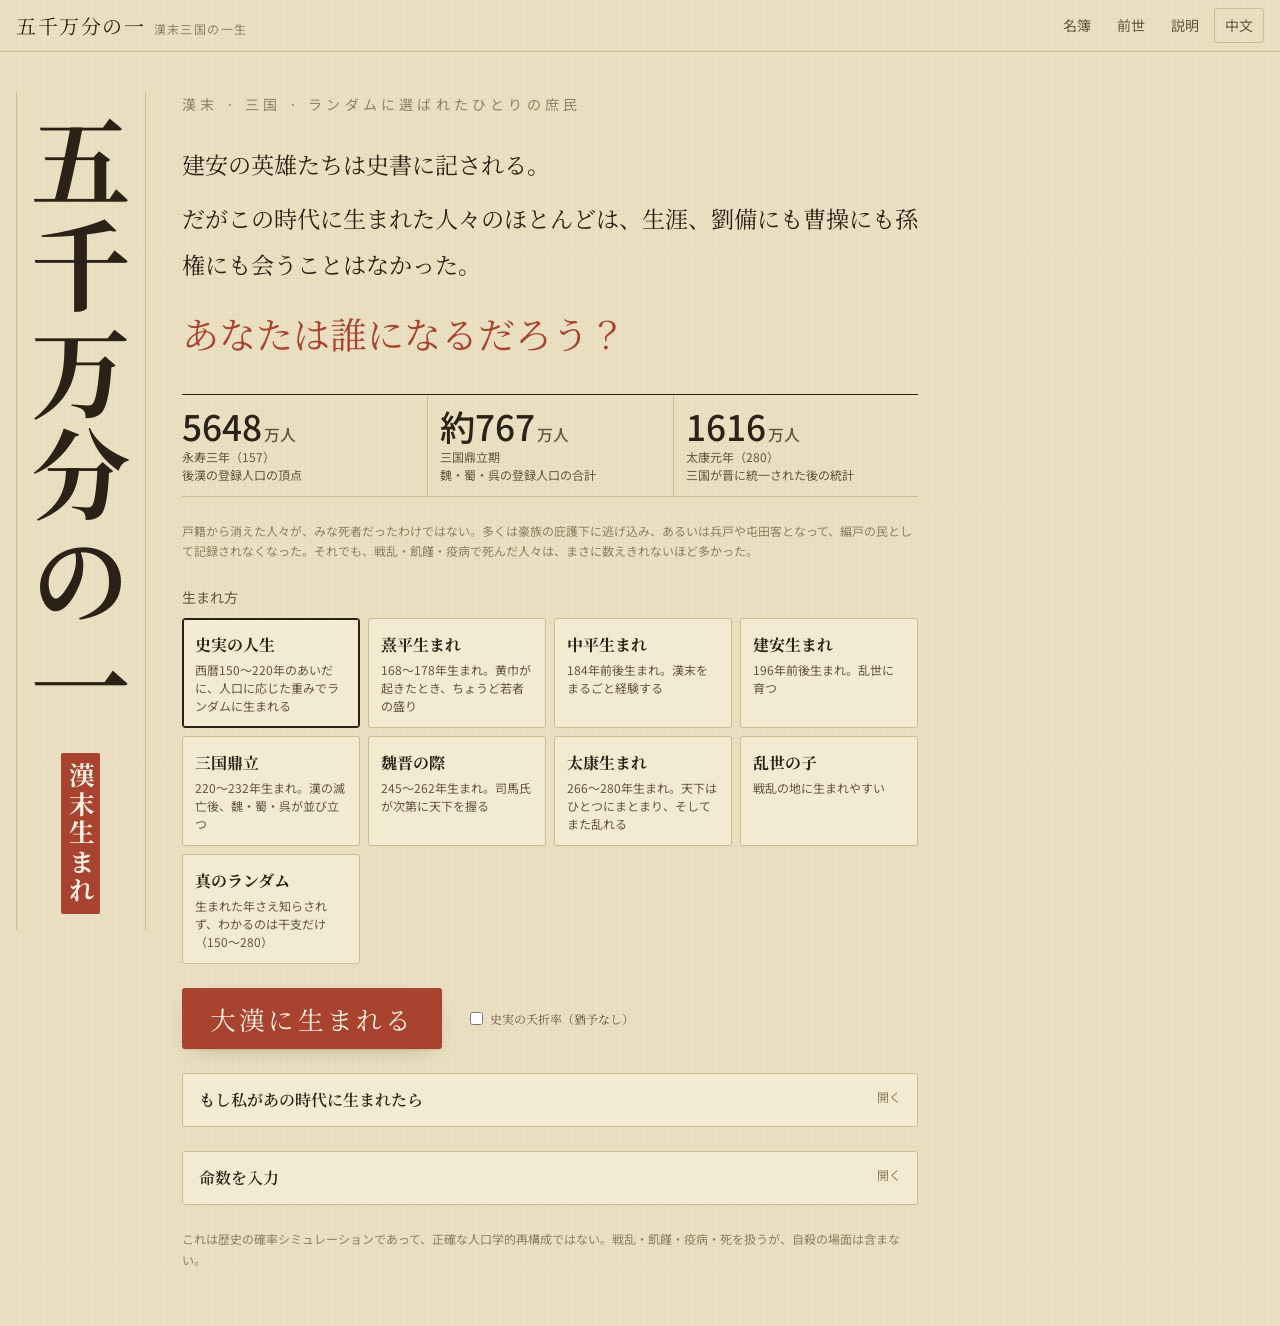
==== commit 85959960: "Japanese page: Japanese fonts and translated panel labels The Chinese display/body fonts have no kan" ====
--- a/ja/index.html
+++ b/ja/index.html
@@ -8,11 +8,17 @@
 <meta name="description" content="五千万分の一：漢末三国時代のひとりの庶民としてランダムに生まれ、その一生を見届ける。">
 <link rel="preconnect" href="https://fonts.googleapis.com">
 <link rel="preconnect" href="https://fonts.gstatic.com" crossorigin>
-<link rel="stylesheet" href="https://fonts.googleapis.com/css2?family=Ma+Shan+Zheng&family=Noto+Sans+SC:wght@400;500;700&family=Noto+Serif+SC:wght@400;600;700&display=swap">
+<link rel="stylesheet" href="https://fonts.googleapis.com/css2?family=Yuji+Syuku&family=Noto+Sans+JP:wght@400;500;700&family=Noto+Serif+JP:wght@400;600;700&display=swap">
 <link rel="stylesheet" href="../css/style.css">
 </head>
 <body>
 <!--BODY-->
+<style>
+/* 日本語版：仮名を含む日本語フォント（中国語フォントには仮名がなく、漢字も中国の字形になる） */
+:root { --font-display: "Yuji Syuku", "Noto Serif JP", "Hiragino Mincho ProN", "Yu Mincho", serif; --font-body: "Noto Serif JP", "Hiragino Mincho ProN", "Yu Mincho", serif; --font-ui: "Noto Sans JP", "Hiragino Sans", "Yu Gothic", "Meiryo", sans-serif; }
+details.panel > summary::after { content: "開く"; }
+details.panel[open] > summary::after { content: "閉じる"; }
+</style>
 <header class="topbar">
   <div class="wrap">
     <button class="brand" id="btn-home" type="button">五千万分の一<small>漢末三国の一生</small></button>
--- a/css/style.css
+++ b/css/style.css
@@ -265,6 +265,7 @@
 .e-move .tag { color: var(--azurite); }
 .e-meet { padding: var(--s-2) var(--s-3); border: 1px solid var(--f-han); background: color-mix(in srgb, var(--f-han) 10%, transparent); border-radius: 3px; }
 .e-meet .tag { color: var(--f-han); }
+.e-fun .tag { color: var(--azurite); }
 .reg .meter { display: inline-block; width: 64px; height: 6px; background: var(--silk-3); border-radius: 3px; vertical-align: middle; overflow: hidden; }
 .reg .meter i { display: block; height: 100%; background: var(--ink-2); }
 .reg .up { color: var(--cinnabar); }
